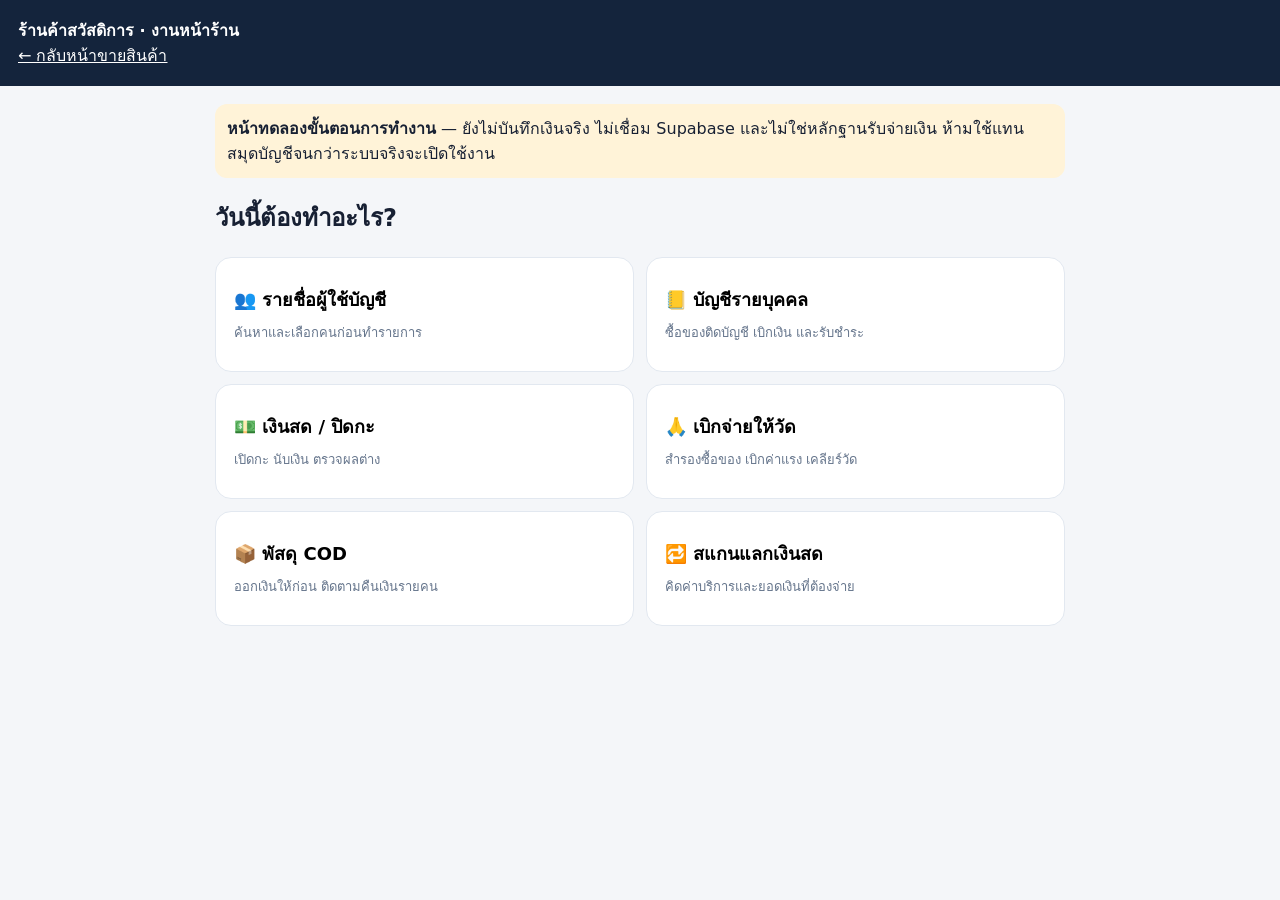
==== operations-preview.html @ 9683368c "Introduce shared person directory workflow in operations preview" ====
<!doctype html><html lang="th"><head><meta charset="utf-8"><meta name="viewport" content="width=device-width,initial-scale=1"><title>งานหน้าร้าน — ตัวอย่างหน้าจอ</title><style>body{margin:0;background:#f4f6f9;color:#172033;font-family:system-ui,'Noto Sans Thai',sans-serif}header{background:#14243c;color:white;padding:18px}main{max-width:850px;margin:auto;padding:18px}.warn{background:#fff3d8;padding:12px;border-radius:12px;margin-bottom:15px}.grid{display:grid;grid-template-columns:repeat(2,minmax(0,1fr));gap:12px}.tile,.panel{border:1px solid #e2e8f0;background:white;border-radius:16px;padding:18px}.tile{text-align:left;font-weight:750;font-size:18px;min-height:115px;cursor:pointer}.tile small{display:block;font-size:13px;color:#64748b;font-weight:400;margin-top:8px}.panel{margin-top:16px}label{display:block;margin-top:12px;font-weight:600}input,select{display:block;width:100%;box-sizing:border-box;padding:12px;margin-top:5px;border:1px solid #cbd5e1;border-radius:10px;font:inherit}button{font:inherit}.primary{background:#176c46;color:white;border:0;border-radius:10px;padding:13px 20px;margin-top:15px;cursor:pointer}.secondary{background:#e2e8f0;border:0;border-radius:10px;padding:10px;margin-top:12px}.muted{color:#64748b}.hidden{display:none}.result{padding:12px;background:#e8f5ec;border-radius:12px;margin-top:14px}a{color:inherit}@media(max-width:560px){.grid{grid-template-columns:1fr}}</style></head><body><header><strong>ร้านค้าสวัสดิการ · งานหน้าร้าน</strong><div><a href="./index.html">← กลับหน้าขายสินค้า</a></div></header><main><div class="warn"><strong>หน้าทดลองขั้นตอนการทำงาน</strong> — ยังไม่บันทึกเงินจริง ไม่เชื่อม Supabase และไม่ใช่หลักฐานรับจ่ายเงิน ห้ามใช้แทนสมุดบัญชีจนกว่าระบบจริงจะเปิดใช้งาน</div><h2>วันนี้ต้องทำอะไร?</h2><div class="grid"><button class="tile" data-kind="directory">👥 รายชื่อผู้ใช้บัญชี<small>ค้นหาและเลือกคนก่อนทำรายการ</small></button><button class="tile" data-kind="account">📒 บัญชีรายบุคคล<small>ซื้อของติดบัญชี เบิกเงิน และรับชำระ</small></button><button class="tile" data-kind="drawer">💵 เงินสด / ปิดกะ<small>เปิดกะ นับเงิน ตรวจผลต่าง</small></button><button class="tile" data-kind="temple">🙏 เบิกจ่ายให้วัด<small>สำรองซื้อของ เบิกค่าแรง เคลียร์วัด</small></button><button class="tile" data-kind="parcel">📦 พัสดุ COD<small>ออกเงินให้ก่อน ติดตามคืนเงินรายคน</small></button><button class="tile" data-kind="exchange">🔁 สแกนแลกเงินสด<small>คิดค่าบริการและยอดเงินที่ต้องจ่าย</small></button></div><section id="workspace" class="panel hidden"><h2 id="heading"></h2><p class="muted" id="help"></p><div id="fields"></div><button id="calculate" class="primary">ตรวจสอบตัวอย่าง</button><div id="result" class="result hidden" role="status"></div></section></main><script>const $=s=>document.querySelector(s);const money=n=>Number(n).toLocaleString('th-TH',{minimumFractionDigits:2,maximumFractionDigits:2})+' บาท';const configs={directory:{title:'ค้นหารายชื่อกลาง',help:'รายชื่อด้านล่างเป็นข้อมูลตัวอย่าง ระบบจริงจะให้เจ้าของร้านเพิ่มรายชื่อและชื่อเรียกอื่น พนักงานเลือกจากรายการเท่านั้น',fields:[['person','ค้นหาชื่อหรือชื่อเรียก','text'],['kind','ต้องการทำรายการ','select','ซื้อสินค้าติดบัญชี|เบิกเงินใช้ส่วนตัว|เบิกเงินซื้อของให้วัด|พัสดุ COD']]},account:{title:'บัญชีรายบุคคล',help:'ตัวอย่างการบันทึกยอดค้างหรือเคลียร์บัญชี เลือกชื่อคนเพียงครั้งเดียว ยอดจริงยังไม่ถูกบันทึก',fields:[['person','ชื่อเจ้าของบัญชี','text'],['kind','ทำรายการอะไร','select','ซื้อสินค้าติดบัญชี|เบิกเงินสดล่วงหน้า|รับชำระยอดค้าง'],['amount','จำนวนเงิน (บาท)','number'],['payer','ผู้ชำระเงิน (กรณีรับชำระ)','select','เจ้าของบัญชีจ่ายเอง|วัดจ่ายแทน'],['method','วิธีรับเงิน (กรณีรับชำระ)','select','เงินสด|เงินโอน'],['note','รายละเอียด (ถ้ามี)','text']]},drawer:{title:'เงินสดและปิดกะ',help:'นับเงินจริงก่อนดูยอดที่ระบบคำนวณ (ระบบจริงจะล็อกยอดนับและบันทึกผู้ตรวจนับ)',fields:[['opening','เงินตั้งต้นวันนี้','number'],['count','เงินที่นับได้จริง','number']]},temple:{title:'เบิกจ่ายให้วัด',help:'เลือกประเภทการเบิกและผู้รับเงิน โดยแยกจากยอดขายร้าน',fields:[['kind','ประเภท','select','สำรองซื้อของ|จ่ายค่าแรง|เบิกค่าแรงล่วงหน้า'],['person','ชื่อผู้เบิก','text'],['amount','จำนวนเงินที่จ่าย','number'],['purpose','เหตุผล / ซื้ออะไร','text']]},parcel:{title:'พัสดุ COD',help:'บันทึกเฉพาะพัสดุที่ร้านออกเงินให้ก่อน ไม่จำกัดวงเงิน และไม่รวมยอดเคลียร์วัด',fields:[['person','เจ้าของพัสดุ','text'],['tracking','เลขพัสดุ (ถ้ามี)','text'],['amount','ยอดที่ร้านสำรองจ่าย','number'],['repaid','เงินที่เจ้าของคืนแล้ว','number']]},exchange:{title:'สแกนแลกเงินสด',help:'คิดค่าบริการตามยอดเงินสดที่ลูกค้ารับ: 1–500 บาท ค่าบริการ 20 บาท; มากกว่า 500–1,000 บาท ค่าบริการ 30 บาท',fields:[['amount','เงินสดที่ลูกค้าต้องการรับ','number']]}};let active='';document.querySelectorAll('[data-kind]').forEach(b=>b.onclick=()=>{active=b.dataset.kind;const c=configs[active];$('#workspace').classList.remove('hidden');$('#heading').textContent=c.title;$('#help').textContent=c.help;$('#result').classList.add('hidden');$('#fields').innerHTML=c.fields.map(([id,label,type,options])=>'<label for="'+id+'">'+label+'</label>'+(type==='select'?'<select id="'+id+'">'+options.split('|').map(v=>'<option>'+v+'</option>').join('')+'</select>':'<input id="'+id+'" type="'+type+'" '+(type==='number'?'min="0" step="0.01" inputmode="decimal"':'')+'>')).join('');$('#workspace').scrollIntoView({behavior:'smooth',block:'start'})});$('#calculate').onclick=()=>{const val=id=>Number($('#'+id)?.value),positive=id=>Number.isFinite(val(id))&&val(id)>0;let msg='';if(active==='directory'){msg='ระบบจริงจะแสดงรายชื่อที่ตรงกับคำค้น แล้วให้แตะเลือกคนก่อนทำรายการ เพื่อป้องกันสะกดชื่อผิด (ตัวอย่าง ยังไม่มีรายชื่อจริง)'}if(active==='account'){const kind=$('#kind').value;msg=!$('#person').value.trim()||!positive('amount')?'กรุณากรอกชื่อและจำนวนเงินให้ถูกต้อง':kind==='รับชำระยอดค้าง'?'ตัวอย่างรับชำระ: '+$('#person').value.trim()+' · '+money(val('amount'))+' · '+$('#payer').value+' · '+$('#method').value+' (ยังไม่ได้ตัดยอดค้างจริง)':'ตัวอย่างเพิ่มยอดค้าง: '+$('#person').value.trim()+' · '+kind+' · '+money(val('amount'))+' (ยังไม่ได้บันทึกหรือตัดสต๊อกจริง)'}if(active==='drawer'){if(!Number.isFinite(val('opening'))||val('opening')<0||!Number.isFinite(val('count'))||val('count')<0)msg='กรอกจำนวนเงินให้ถูกต้อง';else msg='ยอดนับจริง '+money(val('count'))+' — ระบบจริงจะแสดงยอดที่ควรมีหลังบันทึกการนับครั้งแรกสำเร็จเท่านั้น'}if(active==='temple')msg=!$('#person').value.trim()||!$('#purpose').value.trim()||!positive('amount')?'กรอกชื่อผู้เบิก เหตุผล และจำนวนเงินให้ครบ':'ตัวอย่างใบเบิก: '+$('#person').value.trim()+' · '+$('#kind').value+' · '+money(val('amount'))+' (ยังไม่ได้จ่ายเงินจริงหรือบันทึกข้อมูล)';if(active==='parcel')msg=!$('#person').value.trim()||!positive('amount')||val('repaid')<0||val('repaid')>val('amount')?'ตรวจสอบชื่อเจ้าของพัสดุ ยอด COD และยอดคืน':'ยอดค้างของพัสดุนี้ '+money(val('amount')-val('repaid'))+' (ตัวอย่าง ไม่รวมพัสดุอื่น)';if(active==='exchange'){let a=val('amount');msg=!positive('amount')||a>1000?'รองรับเงินสด 1–1,000 บาท':('ลูกค้าต้องโอน '+money(a+(a<=500?20:30))+' · ร้านจ่ายเงินสด '+money(a)+' · ค่าบริการ '+money(a<=500?20:30)+' (ต้องตรวจสอบเงินเข้าจริงก่อนจ่าย)')}$('#result').textContent=msg;$('#result').classList.remove('hidden')};</script></body></html>
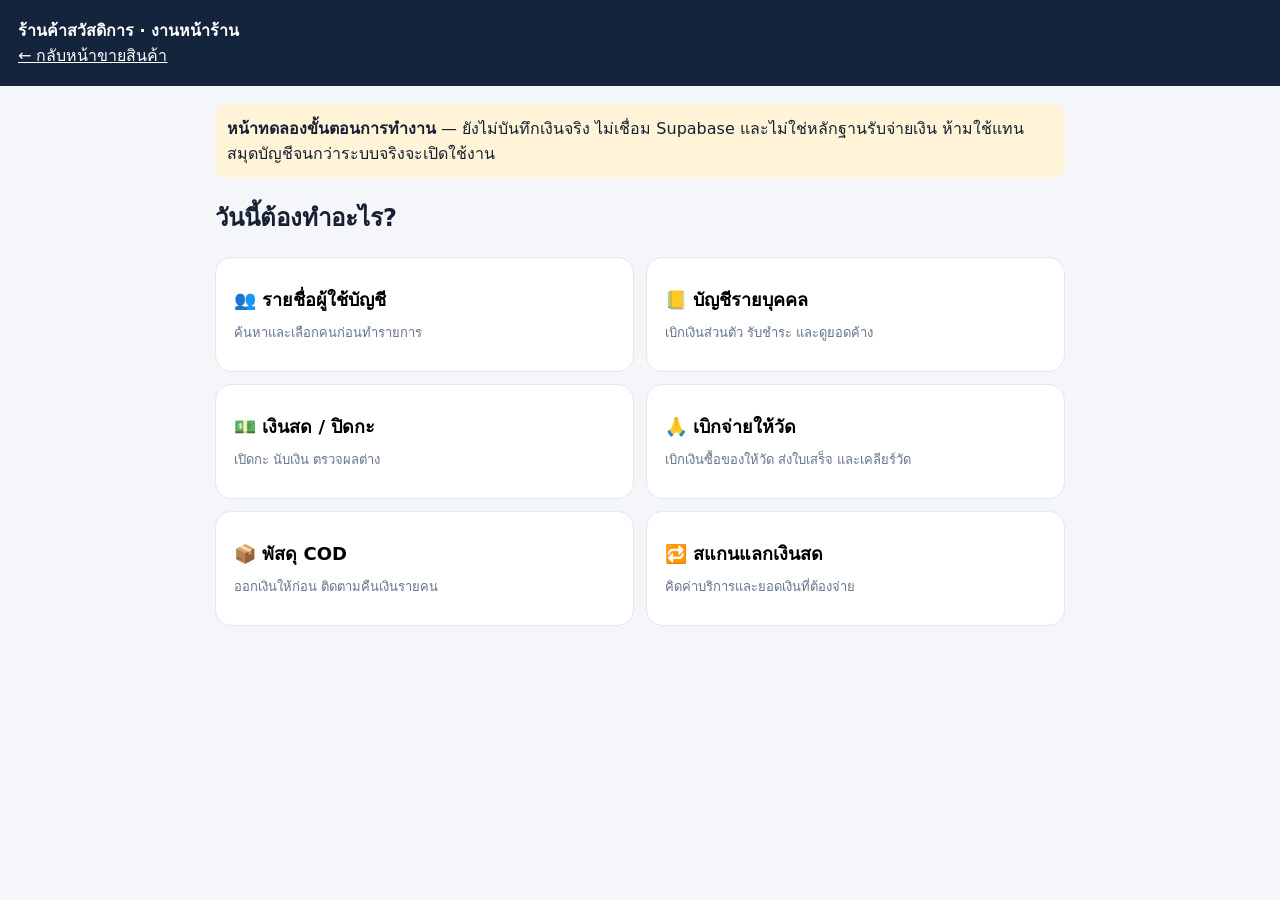
==== commit a467d606: "Clearly separate personal advances from temple purchase advances in UI" ====
--- a/operations-preview.html
+++ b/operations-preview.html
@@ -1 +1 @@
-<!doctype html><html lang="th"><head><meta charset="utf-8"><meta name="viewport" content="width=device-width,initial-scale=1"><title>งานหน้าร้าน — ตัวอย่างหน้าจอ</title><style>body{margin:0;background:#f4f6f9;color:#172033;font-family:system-ui,'Noto Sans Thai',sans-serif}header{background:#14243c;color:white;padding:18px}main{max-width:850px;margin:auto;padding:18px}.warn{background:#fff3d8;padding:12px;border-radius:12px;margin-bottom:15px}.grid{display:grid;grid-template-columns:repeat(2,minmax(0,1fr));gap:12px}.tile,.panel{border:1px solid #e2e8f0;background:white;border-radius:16px;padding:18px}.tile{text-align:left;font-weight:750;font-size:18px;min-height:115px;cursor:pointer}.tile small{display:block;font-size:13px;color:#64748b;font-weight:400;margin-top:8px}.panel{margin-top:16px}label{display:block;margin-top:12px;font-weight:600}input,select{display:block;width:100%;box-sizing:border-box;padding:12px;margin-top:5px;border:1px solid #cbd5e1;border-radius:10px;font:inherit}button{font:inherit}.primary{background:#176c46;color:white;border:0;border-radius:10px;padding:13px 20px;margin-top:15px;cursor:pointer}.secondary{background:#e2e8f0;border:0;border-radius:10px;padding:10px;margin-top:12px}.muted{color:#64748b}.hidden{display:none}.result{padding:12px;background:#e8f5ec;border-radius:12px;margin-top:14px}a{color:inherit}@media(max-width:560px){.grid{grid-template-columns:1fr}}</style></head><body><header><strong>ร้านค้าสวัสดิการ · งานหน้าร้าน</strong><div><a href="./index.html">← กลับหน้าขายสินค้า</a></div></header><main><div class="warn"><strong>หน้าทดลองขั้นตอนการทำงาน</strong> — ยังไม่บันทึกเงินจริง ไม่เชื่อม Supabase และไม่ใช่หลักฐานรับจ่ายเงิน ห้ามใช้แทนสมุดบัญชีจนกว่าระบบจริงจะเปิดใช้งาน</div><h2>วันนี้ต้องทำอะไร?</h2><div class="grid"><button class="tile" data-kind="directory">👥 รายชื่อผู้ใช้บัญชี<small>ค้นหาและเลือกคนก่อนทำรายการ</small></button><button class="tile" data-kind="account">📒 บัญชีรายบุคคล<small>ซื้อของติดบัญชี เบิกเงิน และรับชำระ</small></button><button class="tile" data-kind="drawer">💵 เงินสด / ปิดกะ<small>เปิดกะ นับเงิน ตรวจผลต่าง</small></button><button class="tile" data-kind="temple">🙏 เบิกจ่ายให้วัด<small>สำรองซื้อของ เบิกค่าแรง เคลียร์วัด</small></button><button class="tile" data-kind="parcel">📦 พัสดุ COD<small>ออกเงินให้ก่อน ติดตามคืนเงินรายคน</small></button><button class="tile" data-kind="exchange">🔁 สแกนแลกเงินสด<small>คิดค่าบริการและยอดเงินที่ต้องจ่าย</small></button></div><section id="workspace" class="panel hidden"><h2 id="heading"></h2><p class="muted" id="help"></p><div id="fields"></div><button id="calculate" class="primary">ตรวจสอบตัวอย่าง</button><div id="result" class="result hidden" role="status"></div></section></main><script>const $=s=>document.querySelector(s);const money=n=>Number(n).toLocaleString('th-TH',{minimumFractionDigits:2,maximumFractionDigits:2})+' บาท';const configs={directory:{title:'ค้นหารายชื่อกลาง',help:'รายชื่อด้านล่างเป็นข้อมูลตัวอย่าง ระบบจริงจะให้เจ้าของร้านเพิ่มรายชื่อและชื่อเรียกอื่น พนักงานเลือกจากรายการเท่านั้น',fields:[['person','ค้นหาชื่อหรือชื่อเรียก','text'],['kind','ต้องการทำรายการ','select','ซื้อสินค้าติดบัญชี|เบิกเงินใช้ส่วนตัว|เบิกเงินซื้อของให้วัด|พัสดุ COD']]},account:{title:'บัญชีรายบุคคล',help:'ตัวอย่างการบันทึกยอดค้างหรือเคลียร์บัญชี เลือกชื่อคนเพียงครั้งเดียว ยอดจริงยังไม่ถูกบันทึก',fields:[['person','ชื่อเจ้าของบัญชี','text'],['kind','ทำรายการอะไร','select','ซื้อสินค้าติดบัญชี|เบิกเงินสดล่วงหน้า|รับชำระยอดค้าง'],['amount','จำนวนเงิน (บาท)','number'],['payer','ผู้ชำระเงิน (กรณีรับชำระ)','select','เจ้าของบัญชีจ่ายเอง|วัดจ่ายแทน'],['method','วิธีรับเงิน (กรณีรับชำระ)','select','เงินสด|เงินโอน'],['note','รายละเอียด (ถ้ามี)','text']]},drawer:{title:'เงินสดและปิดกะ',help:'นับเงินจริงก่อนดูยอดที่ระบบคำนวณ (ระบบจริงจะล็อกยอดนับและบันทึกผู้ตรวจนับ)',fields:[['opening','เงินตั้งต้นวันนี้','number'],['count','เงินที่นับได้จริง','number']]},temple:{title:'เบิกจ่ายให้วัด',help:'เลือกประเภทการเบิกและผู้รับเงิน โดยแยกจากยอดขายร้าน',fields:[['kind','ประเภท','select','สำรองซื้อของ|จ่ายค่าแรง|เบิกค่าแรงล่วงหน้า'],['person','ชื่อผู้เบิก','text'],['amount','จำนวนเงินที่จ่าย','number'],['purpose','เหตุผล / ซื้ออะไร','text']]},parcel:{title:'พัสดุ COD',help:'บันทึกเฉพาะพัสดุที่ร้านออกเงินให้ก่อน ไม่จำกัดวงเงิน และไม่รวมยอดเคลียร์วัด',fields:[['person','เจ้าของพัสดุ','text'],['tracking','เลขพัสดุ (ถ้ามี)','text'],['amount','ยอดที่ร้านสำรองจ่าย','number'],['repaid','เงินที่เจ้าของคืนแล้ว','number']]},exchange:{title:'สแกนแลกเงินสด',help:'คิดค่าบริการตามยอดเงินสดที่ลูกค้ารับ: 1–500 บาท ค่าบริการ 20 บาท; มากกว่า 500–1,000 บาท ค่าบริการ 30 บาท',fields:[['amount','เงินสดที่ลูกค้าต้องการรับ','number']]}};let active='';document.querySelectorAll('[data-kind]').forEach(b=>b.onclick=()=>{active=b.dataset.kind;const c=configs[active];$('#workspace').classList.remove('hidden');$('#heading').textContent=c.title;$('#help').textContent=c.help;$('#result').classList.add('hidden');$('#fields').innerHTML=c.fields.map(([id,label,type,options])=>'<label for="'+id+'">'+label+'</label>'+(type==='select'?'<select id="'+id+'">'+options.split('|').map(v=>'<option>'+v+'</option>').join('')+'</select>':'<input id="'+id+'" type="'+type+'" '+(type==='number'?'min="0" step="0.01" inputmode="decimal"':'')+'>')).join('');$('#workspace').scrollIntoView({behavior:'smooth',block:'start'})});$('#calculate').onclick=()=>{const val=id=>Number($('#'+id)?.value),positive=id=>Number.isFinite(val(id))&&val(id)>0;let msg='';if(active==='directory'){msg='ระบบจริงจะแสดงรายชื่อที่ตรงกับคำค้น แล้วให้แตะเลือกคนก่อนทำรายการ เพื่อป้องกันสะกดชื่อผิด (ตัวอย่าง ยังไม่มีรายชื่อจริง)'}if(active==='account'){const kind=$('#kind').value;msg=!$('#person').value.trim()||!positive('amount')?'กรุณากรอกชื่อและจำนวนเงินให้ถูกต้อง':kind==='รับชำระยอดค้าง'?'ตัวอย่างรับชำระ: '+$('#person').value.trim()+' · '+money(val('amount'))+' · '+$('#payer').value+' · '+$('#method').value+' (ยังไม่ได้ตัดยอดค้างจริง)':'ตัวอย่างเพิ่มยอดค้าง: '+$('#person').value.trim()+' · '+kind+' · '+money(val('amount'))+' (ยังไม่ได้บันทึกหรือตัดสต๊อกจริง)'}if(active==='drawer'){if(!Number.isFinite(val('opening'))||val('opening')<0||!Number.isFinite(val('count'))||val('count')<0)msg='กรอกจำนวนเงินให้ถูกต้อง';else msg='ยอดนับจริง '+money(val('count'))+' — ระบบจริงจะแสดงยอดที่ควรมีหลังบันทึกการนับครั้งแรกสำเร็จเท่านั้น'}if(active==='temple')msg=!$('#person').value.trim()||!$('#purpose').value.trim()||!positive('amount')?'กรอกชื่อผู้เบิก เหตุผล และจำนวนเงินให้ครบ':'ตัวอย่างใบเบิก: '+$('#person').value.trim()+' · '+$('#kind').value+' · '+money(val('amount'))+' (ยังไม่ได้จ่ายเงินจริงหรือบันทึกข้อมูล)';if(active==='parcel')msg=!$('#person').value.trim()||!positive('amount')||val('repaid')<0||val('repaid')>val('amount')?'ตรวจสอบชื่อเจ้าของพัสดุ ยอด COD และยอดคืน':'ยอดค้างของพัสดุนี้ '+money(val('amount')-val('repaid'))+' (ตัวอย่าง ไม่รวมพัสดุอื่น)';if(active==='exchange'){let a=val('amount');msg=!positive('amount')||a>1000?'รองรับเงินสด 1–1,000 บาท':('ลูกค้าต้องโอน '+money(a+(a<=500?20:30))+' · ร้านจ่ายเงินสด '+money(a)+' · ค่าบริการ '+money(a<=500?20:30)+' (ต้องตรวจสอบเงินเข้าจริงก่อนจ่าย)')}$('#result').textContent=msg;$('#result').classList.remove('hidden')};</script></body></html>+<!doctype html><html lang="th"><head><meta charset="utf-8"><meta name="viewport" content="width=device-width,initial-scale=1"><title>งานหน้าร้าน — ตัวอย่างหน้าจอ</title><style>body{margin:0;background:#f4f6f9;color:#172033;font-family:system-ui,'Noto Sans Thai',sans-serif}header{background:#14243c;color:white;padding:18px}main{max-width:850px;margin:auto;padding:18px}.warn{background:#fff3d8;padding:12px;border-radius:12px;margin-bottom:15px}.grid{display:grid;grid-template-columns:repeat(2,minmax(0,1fr));gap:12px}.tile,.panel{border:1px solid #e2e8f0;background:white;border-radius:16px;padding:18px}.tile{text-align:left;font-weight:750;font-size:18px;min-height:115px;cursor:pointer}.tile small{display:block;font-size:13px;color:#64748b;font-weight:400;margin-top:8px}.panel{margin-top:16px}label{display:block;margin-top:12px;font-weight:600}input,select{display:block;width:100%;box-sizing:border-box;padding:12px;margin-top:5px;border:1px solid #cbd5e1;border-radius:10px;font:inherit}button{font:inherit}.primary{background:#176c46;color:white;border:0;border-radius:10px;padding:13px 20px;margin-top:15px;cursor:pointer}.secondary{background:#e2e8f0;border:0;border-radius:10px;padding:10px;margin-top:12px}.muted{color:#64748b}.hidden{display:none}.result{padding:12px;background:#e8f5ec;border-radius:12px;margin-top:14px}a{color:inherit}@media(max-width:560px){.grid{grid-template-columns:1fr}}</style></head><body><header><strong>ร้านค้าสวัสดิการ · งานหน้าร้าน</strong><div><a href="./index.html">← กลับหน้าขายสินค้า</a></div></header><main><div class="warn"><strong>หน้าทดลองขั้นตอนการทำงาน</strong> — ยังไม่บันทึกเงินจริง ไม่เชื่อม Supabase และไม่ใช่หลักฐานรับจ่ายเงิน ห้ามใช้แทนสมุดบัญชีจนกว่าระบบจริงจะเปิดใช้งาน</div><h2>วันนี้ต้องทำอะไร?</h2><div class="grid"><button class="tile" data-kind="directory">👥 รายชื่อผู้ใช้บัญชี<small>ค้นหาและเลือกคนก่อนทำรายการ</small></button><button class="tile" data-kind="account">📒 บัญชีรายบุคคล<small>เบิกเงินส่วนตัว รับชำระ และดูยอดค้าง</small></button><button class="tile" data-kind="drawer">💵 เงินสด / ปิดกะ<small>เปิดกะ นับเงิน ตรวจผลต่าง</small></button><button class="tile" data-kind="temple">🙏 เบิกจ่ายให้วัด<small>เบิกเงินซื้อของให้วัด ส่งใบเสร็จ และเคลียร์วัด</small></button><button class="tile" data-kind="parcel">📦 พัสดุ COD<small>ออกเงินให้ก่อน ติดตามคืนเงินรายคน</small></button><button class="tile" data-kind="exchange">🔁 สแกนแลกเงินสด<small>คิดค่าบริการและยอดเงินที่ต้องจ่าย</small></button></div><section id="workspace" class="panel hidden"><h2 id="heading"></h2><p class="muted" id="help"></p><div id="fields"></div><button id="calculate" class="primary">ตรวจสอบตัวอย่าง</button><div id="result" class="result hidden" role="status"></div></section></main><script>const $=s=>document.querySelector(s);const money=n=>Number(n).toLocaleString('th-TH',{minimumFractionDigits:2,maximumFractionDigits:2})+' บาท';const configs={directory:{title:'ค้นหารายชื่อกลาง',help:'รายชื่อด้านล่างเป็นข้อมูลตัวอย่าง ระบบจริงจะให้เจ้าของร้านเพิ่มรายชื่อและชื่อเรียกอื่น พนักงานเลือกจากรายการเท่านั้น',fields:[['person','ค้นหาชื่อหรือชื่อเรียก','text'],['kind','ต้องการทำรายการ','select','เบิกเงินใช้ส่วนตัว|เบิกเงินซื้อของให้วัด|พัสดุ COD']]},account:{title:'บัญชีรายบุคคล',help:'เฉพาะยอดค้างส่วนตัวของบุคคล เช่น เงินเบิกใช้ส่วนตัวและรับชำระ ส่วนซื้อสินค้าติดบัญชีให้ทำในหน้าตะกร้า ไม่รวมเงินซื้อของให้วัด',fields:[['person','เลือกเจ้าของบัญชีจากรายชื่อกลาง (ตัวอย่างเท่านั้น)','select','— ยังไม่มีรายชื่อในระบบ —'],['kind','ทำรายการอะไร','select','เบิกเงินใช้ส่วนตัว|รับชำระยอดค้าง'],['amount','จำนวนเงิน (บาท)','number'],['payer','ผู้ชำระเงิน (กรณีรับชำระ)','select','เจ้าของบัญชีจ่ายเอง|วัดจ่ายแทน'],['method','วิธีรับเงิน (กรณีรับชำระ)','select','เงินสด|เงินโอน'],['note','รายละเอียด (ถ้ามี)','text']]},drawer:{title:'เงินสดและปิดกะ',help:'นับเงินจริงก่อนดูยอดที่ระบบคำนวณ (ระบบจริงจะล็อกยอดนับและบันทึกผู้ตรวจนับ)',fields:[['opening','เงินตั้งต้นวันนี้','number'],['count','เงินที่นับได้จริง','number']]},temple:{title:'เบิกจ่ายให้วัด',help:'เงินที่คนในวัดรับไปซื้อของหรือทำธุระให้วัด เป็นรายการของวัด ไม่ใช่หนี้ส่วนตัวของผู้รับเงิน',fields:[['kind','ประเภท','select','เบิกเงินซื้อของให้วัด'],['person','เลือกผู้เบิกจากรายชื่อกลาง (ตัวอย่างเท่านั้น)','select','— ยังไม่มีรายชื่อในระบบ —'],['amount','จำนวนเงินที่จ่าย','number'],['purpose','เหตุผล / ซื้ออะไร','text']]},parcel:{title:'พัสดุ COD',help:'บันทึกเฉพาะพัสดุที่ร้านออกเงินให้ก่อน ไม่จำกัดวงเงิน และไม่รวมยอดเคลียร์วัด',fields:[['person','เลือกเจ้าของพัสดุจากรายชื่อกลาง (ตัวอย่างเท่านั้น)','select','— ยังไม่มีรายชื่อในระบบ —'],['tracking','เลขพัสดุ (ถ้ามี)','text'],['amount','ยอดที่ร้านสำรองจ่าย','number'],['repaid','เงินที่เจ้าของคืนแล้ว','number']]},exchange:{title:'สแกนแลกเงินสด',help:'คิดค่าบริการตามยอดเงินสดที่ลูกค้ารับ: 1–500 บาท ค่าบริการ 20 บาท; มากกว่า 500–1,000 บาท ค่าบริการ 30 บาท',fields:[['amount','เงินสดที่ลูกค้าต้องการรับ','number']]}};let active='';document.querySelectorAll('[data-kind]').forEach(b=>b.onclick=()=>{active=b.dataset.kind;const c=configs[active];$('#workspace').classList.remove('hidden');$('#heading').textContent=c.title;$('#help').textContent=c.help;$('#result').classList.add('hidden');$('#fields').innerHTML=c.fields.map(([id,label,type,options])=>'<label for="'+id+'">'+label+'</label>'+(type==='select'?'<select id="'+id+'">'+options.split('|').map(v=>'<option>'+v+'</option>').join('')+'</select>':'<input id="'+id+'" type="'+type+'" '+(type==='number'?'min="0" step="0.01" inputmode="decimal"':'')+'>')).join('');$('#workspace').scrollIntoView({behavior:'smooth',block:'start'})});$('#calculate').onclick=()=>{const val=id=>Number($('#'+id)?.value),positive=id=>Number.isFinite(val(id))&&val(id)>0;let msg='';if(active==='directory'){msg='ระบบจริงจะแสดงรายชื่อที่ตรงกับคำค้น แล้วให้แตะเลือกคนก่อนทำรายการ เพื่อป้องกันสะกดชื่อผิด (ตัวอย่าง ยังไม่มีรายชื่อจริง)'}if(active==='account'){const kind=$('#kind').value;msg=!$('#person').value.trim()||$('#person').value.startsWith('—')||!positive('amount')?'กรุณากรอกชื่อและจำนวนเงินให้ถูกต้อง':kind==='รับชำระยอดค้าง'?'ตัวอย่างรับชำระ: '+$('#person').value.trim()+' · '+money(val('amount'))+' · '+$('#payer').value+' · '+$('#method').value+' (ยังไม่ได้ตัดยอดค้างจริง)':'ตัวอย่างเพิ่มยอดค้าง: '+$('#person').value.trim()+' · '+kind+' · '+money(val('amount'))+' (ยังไม่ได้บันทึกหรือตัดสต๊อกจริง)'}if(active==='drawer'){if(!Number.isFinite(val('opening'))||val('opening')<0||!Number.isFinite(val('count'))||val('count')<0)msg='กรอกจำนวนเงินให้ถูกต้อง';else msg='ยอดนับจริง '+money(val('count'))+' — ระบบจริงจะแสดงยอดที่ควรมีหลังบันทึกการนับครั้งแรกสำเร็จเท่านั้น'}if(active==='temple')msg=!$('#person').value.trim()||$('#person').value.startsWith('—')||!$('#purpose').value.trim()||!positive('amount')?'กรอกชื่อผู้เบิก เหตุผล และจำนวนเงินให้ครบ':'ตัวอย่างใบเบิก: '+$('#person').value.trim()+' · '+$('#kind').value+' · '+money(val('amount'))+' (ยังไม่ได้จ่ายเงินจริงหรือบันทึกข้อมูล)';if(active==='parcel')msg=!$('#person').value.trim()||$('#person').value.startsWith('—')||!positive('amount')||val('repaid')<0||val('repaid')>val('amount')?'ตรวจสอบชื่อเจ้าของพัสดุ ยอด COD และยอดคืน':'ยอดค้างของพัสดุนี้ '+money(val('amount')-val('repaid'))+' (ตัวอย่าง ไม่รวมพัสดุอื่น)';if(active==='exchange'){let a=val('amount');msg=!positive('amount')||a>1000?'รองรับเงินสด 1–1,000 บาท':('ลูกค้าต้องโอน '+money(a+(a<=500?20:30))+' · ร้านจ่ายเงินสด '+money(a)+' · ค่าบริการ '+money(a<=500?20:30)+' (ต้องตรวจสอบเงินเข้าจริงก่อนจ่าย)')}$('#result').textContent=msg;$('#result').classList.remove('hidden')};</script></body></html>
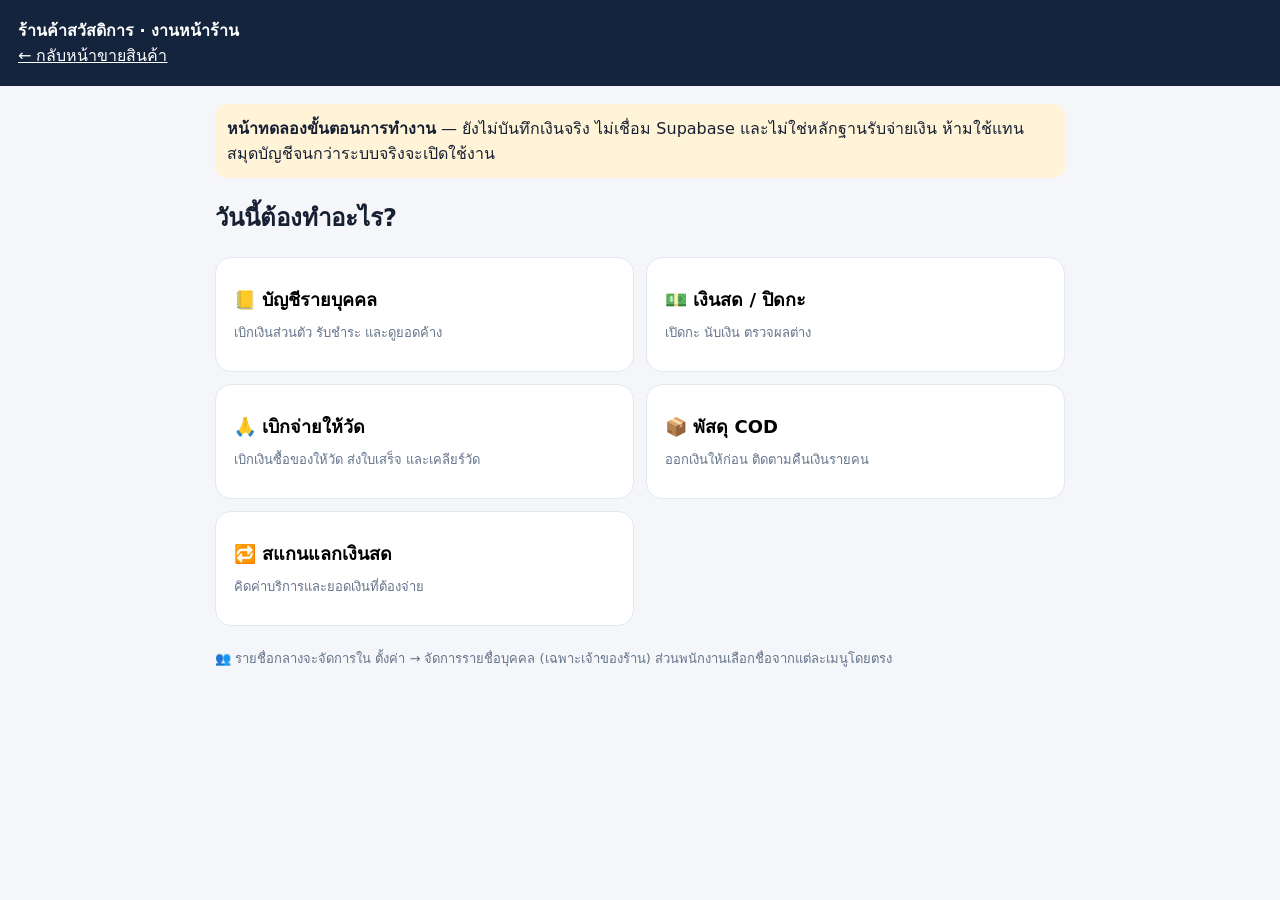
==== commit aba7f6cc: "Remove person directory tile from staff operations preview" ====
--- a/operations-preview.html
+++ b/operations-preview.html
@@ -1 +1 @@
-<!doctype html><html lang="th"><head><meta charset="utf-8"><meta name="viewport" content="width=device-width,initial-scale=1"><title>งานหน้าร้าน — ตัวอย่างหน้าจอ</title><style>body{margin:0;background:#f4f6f9;color:#172033;font-family:system-ui,'Noto Sans Thai',sans-serif}header{background:#14243c;color:white;padding:18px}main{max-width:850px;margin:auto;padding:18px}.warn{background:#fff3d8;padding:12px;border-radius:12px;margin-bottom:15px}.grid{display:grid;grid-template-columns:repeat(2,minmax(0,1fr));gap:12px}.tile,.panel{border:1px solid #e2e8f0;background:white;border-radius:16px;padding:18px}.tile{text-align:left;font-weight:750;font-size:18px;min-height:115px;cursor:pointer}.tile small{display:block;font-size:13px;color:#64748b;font-weight:400;margin-top:8px}.panel{margin-top:16px}label{display:block;margin-top:12px;font-weight:600}input,select{display:block;width:100%;box-sizing:border-box;padding:12px;margin-top:5px;border:1px solid #cbd5e1;border-radius:10px;font:inherit}button{font:inherit}.primary{background:#176c46;color:white;border:0;border-radius:10px;padding:13px 20px;margin-top:15px;cursor:pointer}.secondary{background:#e2e8f0;border:0;border-radius:10px;padding:10px;margin-top:12px}.muted{color:#64748b}.hidden{display:none}.result{padding:12px;background:#e8f5ec;border-radius:12px;margin-top:14px}a{color:inherit}@media(max-width:560px){.grid{grid-template-columns:1fr}}</style></head><body><header><strong>ร้านค้าสวัสดิการ · งานหน้าร้าน</strong><div><a href="./index.html">← กลับหน้าขายสินค้า</a></div></header><main><div class="warn"><strong>หน้าทดลองขั้นตอนการทำงาน</strong> — ยังไม่บันทึกเงินจริง ไม่เชื่อม Supabase และไม่ใช่หลักฐานรับจ่ายเงิน ห้ามใช้แทนสมุดบัญชีจนกว่าระบบจริงจะเปิดใช้งาน</div><h2>วันนี้ต้องทำอะไร?</h2><div class="grid"><button class="tile" data-kind="directory">👥 รายชื่อผู้ใช้บัญชี<small>ค้นหาและเลือกคนก่อนทำรายการ</small></button><button class="tile" data-kind="account">📒 บัญชีรายบุคคล<small>เบิกเงินส่วนตัว รับชำระ และดูยอดค้าง</small></button><button class="tile" data-kind="drawer">💵 เงินสด / ปิดกะ<small>เปิดกะ นับเงิน ตรวจผลต่าง</small></button><button class="tile" data-kind="temple">🙏 เบิกจ่ายให้วัด<small>เบิกเงินซื้อของให้วัด ส่งใบเสร็จ และเคลียร์วัด</small></button><button class="tile" data-kind="parcel">📦 พัสดุ COD<small>ออกเงินให้ก่อน ติดตามคืนเงินรายคน</small></button><button class="tile" data-kind="exchange">🔁 สแกนแลกเงินสด<small>คิดค่าบริการและยอดเงินที่ต้องจ่าย</small></button></div><section id="workspace" class="panel hidden"><h2 id="heading"></h2><p class="muted" id="help"></p><div id="fields"></div><button id="calculate" class="primary">ตรวจสอบตัวอย่าง</button><div id="result" class="result hidden" role="status"></div></section></main><script>const $=s=>document.querySelector(s);const money=n=>Number(n).toLocaleString('th-TH',{minimumFractionDigits:2,maximumFractionDigits:2})+' บาท';const configs={directory:{title:'ค้นหารายชื่อกลาง',help:'รายชื่อด้านล่างเป็นข้อมูลตัวอย่าง ระบบจริงจะให้เจ้าของร้านเพิ่มรายชื่อและชื่อเรียกอื่น พนักงานเลือกจากรายการเท่านั้น',fields:[['person','ค้นหาชื่อหรือชื่อเรียก','text'],['kind','ต้องการทำรายการ','select','เบิกเงินใช้ส่วนตัว|เบิกเงินซื้อของให้วัด|พัสดุ COD']]},account:{title:'บัญชีรายบุคคล',help:'เฉพาะยอดค้างส่วนตัวของบุคคล เช่น เงินเบิกใช้ส่วนตัวและรับชำระ ส่วนซื้อสินค้าติดบัญชีให้ทำในหน้าตะกร้า ไม่รวมเงินซื้อของให้วัด',fields:[['person','เลือกเจ้าของบัญชีจากรายชื่อกลาง (ตัวอย่างเท่านั้น)','select','— ยังไม่มีรายชื่อในระบบ —'],['kind','ทำรายการอะไร','select','เบิกเงินใช้ส่วนตัว|รับชำระยอดค้าง'],['amount','จำนวนเงิน (บาท)','number'],['payer','ผู้ชำระเงิน (กรณีรับชำระ)','select','เจ้าของบัญชีจ่ายเอง|วัดจ่ายแทน'],['method','วิธีรับเงิน (กรณีรับชำระ)','select','เงินสด|เงินโอน'],['note','รายละเอียด (ถ้ามี)','text']]},drawer:{title:'เงินสดและปิดกะ',help:'นับเงินจริงก่อนดูยอดที่ระบบคำนวณ (ระบบจริงจะล็อกยอดนับและบันทึกผู้ตรวจนับ)',fields:[['opening','เงินตั้งต้นวันนี้','number'],['count','เงินที่นับได้จริง','number']]},temple:{title:'เบิกจ่ายให้วัด',help:'เงินที่คนในวัดรับไปซื้อของหรือทำธุระให้วัด เป็นรายการของวัด ไม่ใช่หนี้ส่วนตัวของผู้รับเงิน',fields:[['kind','ประเภท','select','เบิกเงินซื้อของให้วัด'],['person','เลือกผู้เบิกจากรายชื่อกลาง (ตัวอย่างเท่านั้น)','select','— ยังไม่มีรายชื่อในระบบ —'],['amount','จำนวนเงินที่จ่าย','number'],['purpose','เหตุผล / ซื้ออะไร','text']]},parcel:{title:'พัสดุ COD',help:'บันทึกเฉพาะพัสดุที่ร้านออกเงินให้ก่อน ไม่จำกัดวงเงิน และไม่รวมยอดเคลียร์วัด',fields:[['person','เลือกเจ้าของพัสดุจากรายชื่อกลาง (ตัวอย่างเท่านั้น)','select','— ยังไม่มีรายชื่อในระบบ —'],['tracking','เลขพัสดุ (ถ้ามี)','text'],['amount','ยอดที่ร้านสำรองจ่าย','number'],['repaid','เงินที่เจ้าของคืนแล้ว','number']]},exchange:{title:'สแกนแลกเงินสด',help:'คิดค่าบริการตามยอดเงินสดที่ลูกค้ารับ: 1–500 บาท ค่าบริการ 20 บาท; มากกว่า 500–1,000 บาท ค่าบริการ 30 บาท',fields:[['amount','เงินสดที่ลูกค้าต้องการรับ','number']]}};let active='';document.querySelectorAll('[data-kind]').forEach(b=>b.onclick=()=>{active=b.dataset.kind;const c=configs[active];$('#workspace').classList.remove('hidden');$('#heading').textContent=c.title;$('#help').textContent=c.help;$('#result').classList.add('hidden');$('#fields').innerHTML=c.fields.map(([id,label,type,options])=>'<label for="'+id+'">'+label+'</label>'+(type==='select'?'<select id="'+id+'">'+options.split('|').map(v=>'<option>'+v+'</option>').join('')+'</select>':'<input id="'+id+'" type="'+type+'" '+(type==='number'?'min="0" step="0.01" inputmode="decimal"':'')+'>')).join('');$('#workspace').scrollIntoView({behavior:'smooth',block:'start'})});$('#calculate').onclick=()=>{const val=id=>Number($('#'+id)?.value),positive=id=>Number.isFinite(val(id))&&val(id)>0;let msg='';if(active==='directory'){msg='ระบบจริงจะแสดงรายชื่อที่ตรงกับคำค้น แล้วให้แตะเลือกคนก่อนทำรายการ เพื่อป้องกันสะกดชื่อผิด (ตัวอย่าง ยังไม่มีรายชื่อจริง)'}if(active==='account'){const kind=$('#kind').value;msg=!$('#person').value.trim()||$('#person').value.startsWith('—')||!positive('amount')?'กรุณากรอกชื่อและจำนวนเงินให้ถูกต้อง':kind==='รับชำระยอดค้าง'?'ตัวอย่างรับชำระ: '+$('#person').value.trim()+' · '+money(val('amount'))+' · '+$('#payer').value+' · '+$('#method').value+' (ยังไม่ได้ตัดยอดค้างจริง)':'ตัวอย่างเพิ่มยอดค้าง: '+$('#person').value.trim()+' · '+kind+' · '+money(val('amount'))+' (ยังไม่ได้บันทึกหรือตัดสต๊อกจริง)'}if(active==='drawer'){if(!Number.isFinite(val('opening'))||val('opening')<0||!Number.isFinite(val('count'))||val('count')<0)msg='กรอกจำนวนเงินให้ถูกต้อง';else msg='ยอดนับจริง '+money(val('count'))+' — ระบบจริงจะแสดงยอดที่ควรมีหลังบันทึกการนับครั้งแรกสำเร็จเท่านั้น'}if(active==='temple')msg=!$('#person').value.trim()||$('#person').value.startsWith('—')||!$('#purpose').value.trim()||!positive('amount')?'กรอกชื่อผู้เบิก เหตุผล และจำนวนเงินให้ครบ':'ตัวอย่างใบเบิก: '+$('#person').value.trim()+' · '+$('#kind').value+' · '+money(val('amount'))+' (ยังไม่ได้จ่ายเงินจริงหรือบันทึกข้อมูล)';if(active==='parcel')msg=!$('#person').value.trim()||$('#person').value.startsWith('—')||!positive('amount')||val('repaid')<0||val('repaid')>val('amount')?'ตรวจสอบชื่อเจ้าของพัสดุ ยอด COD และยอดคืน':'ยอดค้างของพัสดุนี้ '+money(val('amount')-val('repaid'))+' (ตัวอย่าง ไม่รวมพัสดุอื่น)';if(active==='exchange'){let a=val('amount');msg=!positive('amount')||a>1000?'รองรับเงินสด 1–1,000 บาท':('ลูกค้าต้องโอน '+money(a+(a<=500?20:30))+' · ร้านจ่ายเงินสด '+money(a)+' · ค่าบริการ '+money(a<=500?20:30)+' (ต้องตรวจสอบเงินเข้าจริงก่อนจ่าย)')}$('#result').textContent=msg;$('#result').classList.remove('hidden')};</script></body></html>+<!doctype html><html lang="th"><head><meta charset="utf-8"><meta name="viewport" content="width=device-width,initial-scale=1"><title>งานหน้าร้าน — ตัวอย่างหน้าจอ</title><style>body{margin:0;background:#f4f6f9;color:#172033;font-family:system-ui,'Noto Sans Thai',sans-serif}header{background:#14243c;color:white;padding:18px}main{max-width:850px;margin:auto;padding:18px}.warn{background:#fff3d8;padding:12px;border-radius:12px;margin-bottom:15px}.grid{display:grid;grid-template-columns:repeat(2,minmax(0,1fr));gap:12px}.tile,.panel{border:1px solid #e2e8f0;background:white;border-radius:16px;padding:18px}.tile{text-align:left;font-weight:750;font-size:18px;min-height:115px;cursor:pointer}.tile small{display:block;font-size:13px;color:#64748b;font-weight:400;margin-top:8px}.panel{margin-top:16px}label{display:block;margin-top:12px;font-weight:600}input,select{display:block;width:100%;box-sizing:border-box;padding:12px;margin-top:5px;border:1px solid #cbd5e1;border-radius:10px;font:inherit}button{font:inherit}.primary{background:#176c46;color:white;border:0;border-radius:10px;padding:13px 20px;margin-top:15px;cursor:pointer}.secondary{background:#e2e8f0;border:0;border-radius:10px;padding:10px;margin-top:12px}.muted{color:#64748b}.hidden{display:none}.result{padding:12px;background:#e8f5ec;border-radius:12px;margin-top:14px}a{color:inherit}@media(max-width:560px){.grid{grid-template-columns:1fr}}</style></head><body><header><strong>ร้านค้าสวัสดิการ · งานหน้าร้าน</strong><div><a href="./index.html">← กลับหน้าขายสินค้า</a></div></header><main><div class="warn"><strong>หน้าทดลองขั้นตอนการทำงาน</strong> — ยังไม่บันทึกเงินจริง ไม่เชื่อม Supabase และไม่ใช่หลักฐานรับจ่ายเงิน ห้ามใช้แทนสมุดบัญชีจนกว่าระบบจริงจะเปิดใช้งาน</div><h2>วันนี้ต้องทำอะไร?</h2><div class="grid"><button class="tile" data-kind="account">📒 บัญชีรายบุคคล<small>เบิกเงินส่วนตัว รับชำระ และดูยอดค้าง</small></button><button class="tile" data-kind="drawer">💵 เงินสด / ปิดกะ<small>เปิดกะ นับเงิน ตรวจผลต่าง</small></button><button class="tile" data-kind="temple">🙏 เบิกจ่ายให้วัด<small>เบิกเงินซื้อของให้วัด ส่งใบเสร็จ และเคลียร์วัด</small></button><button class="tile" data-kind="parcel">📦 พัสดุ COD<small>ออกเงินให้ก่อน ติดตามคืนเงินรายคน</small></button><button class="tile" data-kind="exchange">🔁 สแกนแลกเงินสด<small>คิดค่าบริการและยอดเงินที่ต้องจ่าย</small></button></div><section id="workspace" class="panel hidden"><h2 id="heading"></h2><p class="muted" id="help"></p><div id="fields"></div><button id="calculate" class="primary">ตรวจสอบตัวอย่าง</button><div id="result" class="result hidden" role="status"></div></section><p class="muted" style="margin-top:22px;font-size:13px">👥 รายชื่อกลางจะจัดการใน ตั้งค่า → จัดการรายชื่อบุคคล (เฉพาะเจ้าของร้าน) ส่วนพนักงานเลือกชื่อจากแต่ละเมนูโดยตรง</p></main><script>const $=s=>document.querySelector(s);const money=n=>Number(n).toLocaleString('th-TH',{minimumFractionDigits:2,maximumFractionDigits:2})+' บาท';const configs={account:{title:'บัญชีรายบุคคล',help:'เฉพาะยอดค้างส่วนตัวของบุคคล เช่น เงินเบิกใช้ส่วนตัวและรับชำระ ส่วนซื้อสินค้าติดบัญชีให้ทำในหน้าตะกร้า และ COD อยู่เมนูพัสดุ เงินซื้อของให้วัดเป็นบัญชีวัดแยกต่างหาก',fields:[['person','เลือกเจ้าของบัญชีจากรายชื่อกลาง (ตัวอย่างเท่านั้น)','select','— ยังไม่มีรายชื่อในระบบ —'],['kind','ทำรายการอะไร','select','เบิกเงินใช้ส่วนตัว|รับชำระยอดค้าง'],['amount','จำนวนเงิน (บาท)','number'],['payer','ผู้ชำระเงิน (กรณีรับชำระ)','select','เจ้าของบัญชีจ่ายเอง|วัดจ่ายแทน|บุคคลอื่นจ่ายแทน'],['payerName','ชื่อผู้ชำระแทน (กรณีบุคคลอื่น)','text'],['method','วิธีรับเงิน (กรณีรับชำระ)','select','เงินสด|เงินโอน'],['note','รายละเอียด (ถ้ามี)','text']]},drawer:{title:'เงินสดและปิดกะ',help:'นับเงินจริงก่อนดูยอดที่ระบบคำนวณ (ระบบจริงจะล็อกยอดนับและบันทึกผู้ตรวจนับ)',fields:[['opening','เงินตั้งต้นวันนี้','number'],['count','เงินที่นับได้จริง','number']]},temple:{title:'เบิกจ่ายให้วัด',help:'เงินที่คนในวัดรับไปซื้อของหรือทำธุระให้วัด เป็นยอดที่วัดต้องเคลียร์กับร้าน ไม่ใช่หนี้ส่วนตัวของผู้รับเงิน',fields:[['kind','ประเภท','select','เบิกเงินซื้อของให้วัด'],['person','เลือกผู้เบิกจากรายชื่อกลาง (ตัวอย่างเท่านั้น)','select','— ยังไม่มีรายชื่อในระบบ —'],['amount','จำนวนเงินที่จ่าย','number'],['purpose','เหตุผล / ซื้ออะไร','text']]},parcel:{title:'พัสดุ COD',help:'บันทึกเฉพาะพัสดุส่วนตัวที่ร้านออกเงินให้ก่อน ยอดค้างเป็นของเจ้าของพัสดุ รับคืนได้จากเจ้าตัวหรือผู้ชำระแทน ไม่รวมบัญชีวัด',fields:[['person','เลือกเจ้าของพัสดุจากรายชื่อกลาง (ตัวอย่างเท่านั้น)','select','— ยังไม่มีรายชื่อในระบบ —'],['tracking','เลขพัสดุ (ถ้ามี)','text'],['amount','ยอดที่ร้านสำรองจ่าย','number'],['repaid','เงินที่เจ้าของคืนแล้ว','number']]},exchange:{title:'สแกนแลกเงินสด',help:'คิดค่าบริการตามยอดเงินสดที่ลูกค้ารับ: 1–500 บาท ค่าบริการ 20 บาท; มากกว่า 500–1,000 บาท ค่าบริการ 30 บาท',fields:[['amount','เงินสดที่ลูกค้าต้องการรับ','number']]}};let active='';document.querySelectorAll('[data-kind]').forEach(b=>b.onclick=()=>{active=b.dataset.kind;const c=configs[active];$('#workspace').classList.remove('hidden');$('#heading').textContent=c.title;$('#help').textContent=c.help;$('#result').classList.add('hidden');$('#fields').innerHTML=c.fields.map(([id,label,type,options])=>'<label for="'+id+'">'+label+'</label>'+(type==='select'?'<select id="'+id+'">'+options.split('|').map(v=>'<option>'+v+'</option>').join('')+'</select>':'<input id="'+id+'" type="'+type+'" '+(type==='number'?'min="0" step="0.01" inputmode="decimal"':'')+'>')).join('');$('#workspace').scrollIntoView({behavior:'smooth',block:'start'})});$('#calculate').onclick=()=>{const val=id=>Number($('#'+id)?.value),positive=id=>Number.isFinite(val(id))&&val(id)>0;let msg='';if(active==='account'){const kind=$('#kind').value;msg=!$('#person').value.trim()||$('#person').value.startsWith('—')||!positive('amount')?'กรุณากรอกชื่อและจำนวนเงินให้ถูกต้อง':kind==='รับชำระยอดค้าง'&&$('#payer').value==='บุคคลอื่นจ่ายแทน'&&!$('#payerName').value.trim()?'กรุณาระบุชื่อผู้ชำระแทน':kind==='รับชำระยอดค้าง'?'ตัวอย่างรับชำระ: '+$('#person').value.trim()+' · '+money(val('amount'))+' · '+$('#payer').value+($('#payer').value==='บุคคลอื่นจ่ายแทน'?' ('+$('#payerName').value.trim()+')':'')+' · '+$('#method').value+' (ยังไม่ได้ตัดยอดค้างจริง)':'ตัวอย่างเพิ่มยอดค้าง: '+$('#person').value.trim()+' · '+kind+' · '+money(val('amount'))+' (ยังไม่ได้บันทึกหรือตัดสต๊อกจริง)'}if(active==='drawer'){if(!Number.isFinite(val('opening'))||val('opening')<0||!Number.isFinite(val('count'))||val('count')<0)msg='กรอกจำนวนเงินให้ถูกต้อง';else msg='ยอดนับจริง '+money(val('count'))+' — ระบบจริงจะแสดงยอดที่ควรมีหลังบันทึกการนับครั้งแรกสำเร็จเท่านั้น'}if(active==='temple')msg=!$('#person').value.trim()||$('#person').value.startsWith('—')||!$('#purpose').value.trim()||!positive('amount')?'กรอกชื่อผู้เบิก เหตุผล และจำนวนเงินให้ครบ':'ตัวอย่างใบเบิก: '+$('#person').value.trim()+' · '+$('#kind').value+' · '+money(val('amount'))+' (ยังไม่ได้จ่ายเงินจริงหรือบันทึกข้อมูล)';if(active==='parcel')msg=!$('#person').value.trim()||$('#person').value.startsWith('—')||!positive('amount')||val('repaid')<0||val('repaid')>val('amount')?'ตรวจสอบชื่อเจ้าของพัสดุ ยอด COD และยอดคืน':'ยอดค้างของพัสดุนี้ '+money(val('amount')-val('repaid'))+' (ตัวอย่าง ไม่รวมพัสดุอื่น)';if(active==='exchange'){let a=val('amount');msg=!positive('amount')||a>1000?'รองรับเงินสด 1–1,000 บาท':('ลูกค้าต้องโอน '+money(a+(a<=500?20:30))+' · ร้านจ่ายเงินสด '+money(a)+' · ค่าบริการ '+money(a<=500?20:30)+' (ต้องตรวจสอบเงินเข้าจริงก่อนจ่าย)')}$('#result').textContent=msg;$('#result').classList.remove('hidden')};</script></body></html>
